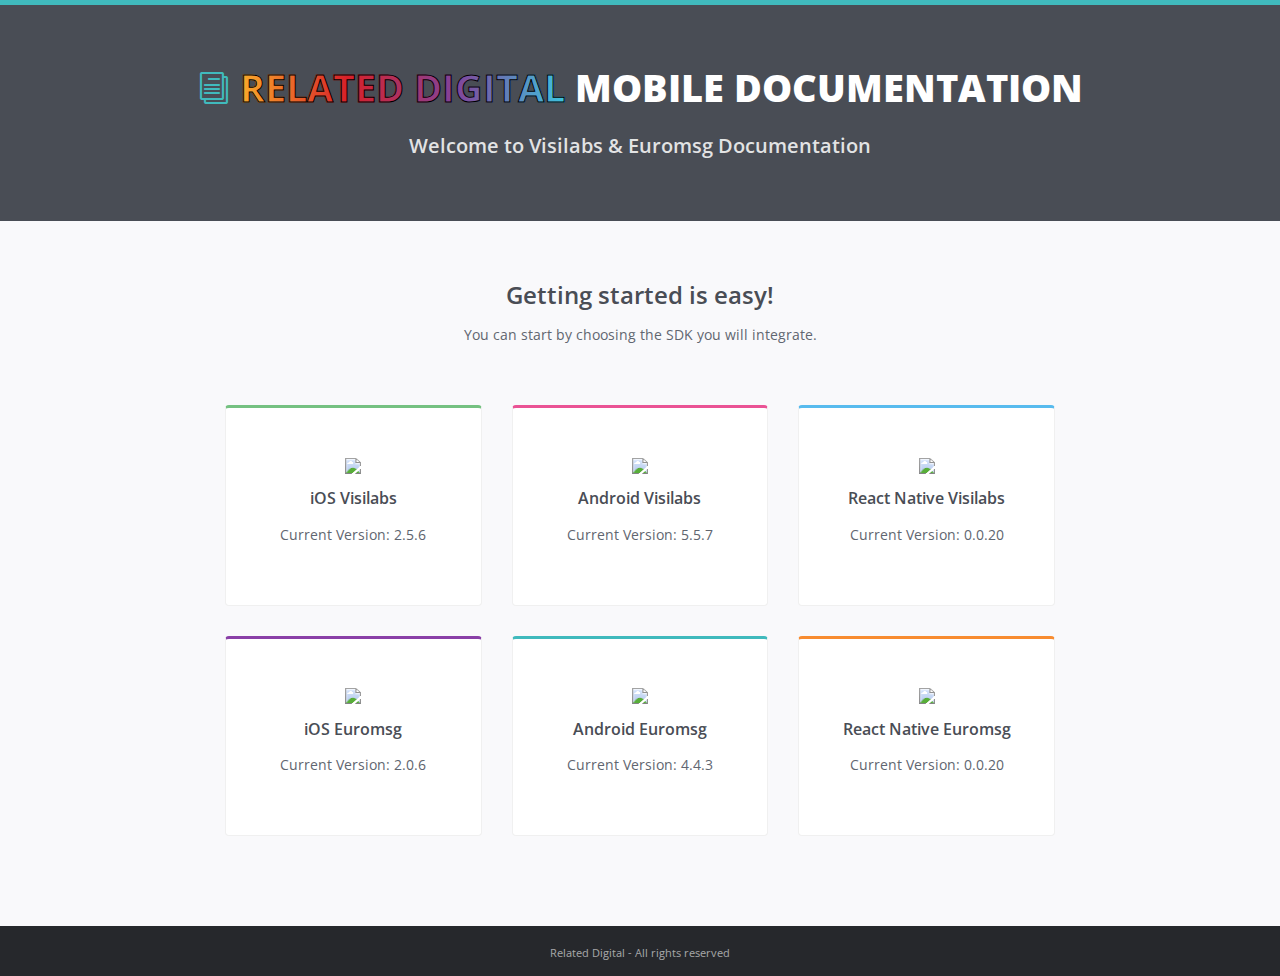
==== index.html @ 9f671350 "Publish Documentation" ====
<!DOCTYPE html>
<html lang="en">
<head>
    <title>Related Digital - Mobile Documentation</title>
    <!-- Meta -->
    <meta charset="utf-8">
    <meta http-equiv="X-UA-Compatible" content="IE=edge">
    <meta name="viewport" content="width=device-width, initial-scale=1.0">
    <meta name="description" content="">
    <meta name="author" content="">    
    <link rel="shortcut icon" href="favicon.ico">  
    <link href='https://fonts.googleapis.com/css?family=Open+Sans:300italic,400italic,600italic,700italic,800italic,400,300,600,700,800' rel='stylesheet' type='text/css'>
    <!-- FontAwesome JS -->
    <script defer src="assets/fontawesome/js/all.js"></script>
    <!-- Global CSS -->
    <link rel="stylesheet" href="assets/plugins/bootstrap/css/bootstrap.min.css">   
    <!-- Plugins CSS -->    
    <link rel="stylesheet" href="assets/plugins/elegant_font/css/style.css">    
    <!-- Theme CSS -->
    <link id="theme-style" rel="stylesheet" href="assets/css/styles.css">

</head> 

<body class="landing-page">   
	
    <div class="page-wrapper">
        
        <!-- ******Header****** -->
        <header class="header text-center">
            <div class="container">
                <div class="branding">
                    <h1 class="logo">
                        <span aria-hidden="true" class="icon_documents_alt icon"></span>
                        <span class="text-highlight">Related Digital</span><span class="text-bold"> Mobile Documentation</span>
                    </h1>
                </div><!--//branding-->
                <div class="tagline">
                    <p>Welcome to Visilabs & Euromsg Documentation</p>
                </div><!--//tagline-->
                
                <!--
	             <div class="main-search-box pt-3 pb-4 d-inline-block">
	                 <form class="form-inline search-form justify-content-center" action="" method="get">
	            
			            <input type="text" placeholder="Enter search terms..." name="search" class="form-control search-input">
			            
			            <button type="submit" class="btn search-btn" value="Search"><i class="fas fa-search"></i></button>
			            
			        </form>
	             </div>
                 
                <div class="social-container">
	                
	                <div class="github-btn mb-2">
						<a class="github-button" href="https://github.com/xriley/PrettyDocs-Theme" data-size="large" aria-label="Star xriley/PrettyDocs-Theme on GitHub">Star</a>
                        <a class="github-button" href="https://github.com/xriley" data-size="large" aria-label="Follow @xriley on GitHub">Follow @xriley</a>
	                </div>
	                
                    <div class="twitter-tweet">
                        <a href="https://twitter.com/3rdwave_themes?ref_src=twsrc%5Etfw" class="twitter-follow-button" data-show-count="false">Follow @3rdwave_themes</a><script async src="https://platform.twitter.com/widgets.js" charset="utf-8"></script>
                    </div>
                   
                    <div class="fb-like" data-href="https://themes.3rdwavemedia.com/" data-width="" data-layout="button_count" data-action="like" data-size="small" data-share="true"></div>         
                 </div>
                -->
                
            </div><!--//container-->
        </header><!--//header-->
        
        <section class="cards-section text-center">
            <div class="container">
                <h2 class="title">Getting started is easy!</h2>
                <div class="intro">
                    <p>You can start by choosing the SDK you will integrate.</p>
                </div><!--//intro-->
                <div id="cards-wrapper" class="cards-wrapper row">
                    <div class="item item-green col-lg-4 col-6">
                        <div class="item-inner">
                            <div class="icon-holder">
                                <img src="https://www.flaticon.com/svg/vstatic/svg/270/270781.svg?token=exp=1620295182~hmac=9a38323abad71d624045fc2e73ba92cc" width="35"/>
                            </div><!--//icon-holder-->
                            <h3 class="title">iOS Visilabs</h3>
                            <p class="intro">Current Version: 2.5.6</p>
                            <a class="link" href="ios-visilabs.html"><span></span></a>
                        </div><!--//item-inner-->
                    </div><!--//item-->
                    <div class="item item-pink item-2 col-lg-4 col-6">
                        <div class="item-inner">
                            <div class="icon-holder">
                                <img src="https://www.flaticon.com/svg/vstatic/svg/226/226770.svg?token=exp=1620295090~hmac=bf9de49b39686f57292e21112e24feab" width="35" />
                            </div><!--//icon-holder-->
                            <h3 class="title">Android Visilabs</h3>
                            <p class="intro">Current Version: 5.5.7</p>
                            <a class="link" href="components.html"><span></span></a>
                        </div><!--//item-inner-->
                    </div><!--//item-->
                    <div class="item item-blue col-lg-4 col-6">
                        <div class="item-inner">
                            <div class="icon-holder">
                                <img src="https://www.flaticon.com/svg/vstatic/svg/1126/1126012.svg?token=exp=1620295125~hmac=24ca4fca417d1d2cb2a8eebb89286220" width="35" />
                            </div><!--//icon-holder-->
                            <h3 class="title">React Native Visilabs</h3>
                            <p class="intro">Current Version: 0.0.20</p>
                            <a class="link" href="charts.html"><span></span></a>
                        </div><!--//item-inner-->
                    </div><!--//item-->
                    <div class="item item-purple col-lg-4 col-6">
                        <div class="item-inner">
                            <div class="icon-holder">
                                <img src="https://www.flaticon.com/svg/vstatic/svg/270/270781.svg?token=exp=1620295182~hmac=9a38323abad71d624045fc2e73ba92cc" width="35"/>
                            </div><!--//icon-holder-->
                            <h3 class="title">iOS Euromsg</h3>
                            <p class="intro">Current Version: 2.0.6</p>
                            <a class="link" href="faqs.html"><span></span></a>
                        </div><!--//item-inner-->
                    </div><!--//item-->
                    <div class="item item-primary col-lg-4 col-6">
                        <div class="item-inner">
                            <div class="icon-holder">
                                <img src="https://www.flaticon.com/svg/vstatic/svg/226/226770.svg?token=exp=1620295090~hmac=bf9de49b39686f57292e21112e24feab" width="35" />
                            </div><!--//icon-holder-->
                            <h3 class="title">Android Euromsg</h3>
                            <p class="intro">Current Version: 4.4.3</p>
                            <a class="link" href="showcase.html"><span></span></a>
                        </div><!--//item-inner-->
                    </div><!--//item-->
                    <div class="item item-orange col-lg-4 col-6">
                        <div class="item-inner">
                            <div class="icon-holder">
                                <img src="https://www.flaticon.com/svg/vstatic/svg/1126/1126012.svg?token=exp=1620295125~hmac=24ca4fca417d1d2cb2a8eebb89286220" width="35" />
                            </div><!--//icon-holder-->
                            <h3 class="title">React Native Euromsg</h3>
                            <p class="intro">Current Version: 0.0.20</p>
                            <a class="link" href="license.html"><span></span></a>
                        </div><!--//item-inner-->
                    </div><!--//item-->
                </div><!--//cards-->
                
            </div><!--//container-->
        </section><!--//cards-section-->
    </div><!--//page-wrapper-->
    
    <footer class="footer text-center">
        <div class="container">
            <!--/* This template is free as long as you keep the footer attribution link. If you'd like to use the template without the attribution link, you can buy the commercial license via our website: themes.3rdwavemedia.com Thank you for your support. :) */-->
            <small class="copyright">Related Digital - All rights reserved</small>
            
        </div><!--//container-->
    </footer><!--//footer-->
    
     
    <!-- Main Javascript -->          
    <script type="text/javascript" src="assets/plugins/jquery-3.4.1.min.js"></script>
    <script type="text/javascript" src="assets/plugins/bootstrap/js/bootstrap.min.js"></script>     
    <script type="text/javascript" src="assets/plugins/stickyfill/dist/stickyfill.min.js"></script>                                                                
    <script type="text/javascript" src="assets/js/main.js"></script>
    
</body>
</html>
---- assets/plugins/elegant_font/css/style.css ----
@font-face {
	font-family: 'ElegantIcons';
	src:url('fonts/ElegantIcons.eot');
	src:url('fonts/ElegantIcons.eot?#iefix') format('embedded-opentype'),
		url('fonts/ElegantIcons.woff') format('woff'),
		url('fonts/ElegantIcons.ttf') format('truetype'),
		url('fonts/ElegantIcons.svg#ElegantIcons') format('svg');
	font-weight: normal;
	font-style: normal;
}

/* Use the following CSS code if you want to use data attributes for inserting your icons */
[data-icon]:before {
	font-family: 'ElegantIcons';
	content: attr(data-icon);
	speak: none;
	font-weight: normal;
	font-variant: normal;
	text-transform: none;
	line-height: 1;
	-webkit-font-smoothing: antialiased;
	-moz-osx-font-smoothing: grayscale;
}

/* Use the following CSS code if you want to have a class per icon */
/*
Instead of a list of all class selectors,
you can use the generic selector below, but it's slower:
[class*="your-class-prefix"] {
*/
.arrow_up, .arrow_down, .arrow_left, .arrow_right, .arrow_left-up, .arrow_right-up, .arrow_right-down, .arrow_left-down, .arrow-up-down, .arrow_up-down_alt, .arrow_left-right_alt, .arrow_left-right, .arrow_expand_alt2, .arrow_expand_alt, .arrow_condense, .arrow_expand, .arrow_move, .arrow_carrot-up, .arrow_carrot-down, .arrow_carrot-left, .arrow_carrot-right, .arrow_carrot-2up, .arrow_carrot-2down, .arrow_carrot-2left, .arrow_carrot-2right, .arrow_carrot-up_alt2, .arrow_carrot-down_alt2, .arrow_carrot-left_alt2, .arrow_carrot-right_alt2, .arrow_carrot-2up_alt2, .arrow_carrot-2down_alt2, .arrow_carrot-2left_alt2, .arrow_carrot-2right_alt2, .arrow_triangle-up, .arrow_triangle-down, .arrow_triangle-left, .arrow_triangle-right, .arrow_triangle-up_alt2, .arrow_triangle-down_alt2, .arrow_triangle-left_alt2, .arrow_triangle-right_alt2, .arrow_back, .icon_minus-06, .icon_plus, .icon_close, .icon_check, .icon_minus_alt2, .icon_plus_alt2, .icon_close_alt2, .icon_check_alt2, .icon_zoom-out_alt, .icon_zoom-in_alt, .icon_search, .icon_box-empty, .icon_box-selected, .icon_minus-box, .icon_plus-box, .icon_box-checked, .icon_circle-empty, .icon_circle-slelected, .icon_stop_alt2, .icon_stop, .icon_pause_alt2, .icon_pause, .icon_menu, .icon_menu-square_alt2, .icon_menu-circle_alt2, .icon_ul, .icon_ol, .icon_adjust-horiz, .icon_adjust-vert, .icon_document_alt, .icon_documents_alt, .icon_pencil, .icon_pencil-edit_alt, .icon_pencil-edit, .icon_folder-alt, .icon_folder-open_alt, .icon_folder-add_alt, .icon_info_alt, .icon_error-oct_alt, .icon_error-circle_alt, .icon_error-triangle_alt, .icon_question_alt2, .icon_question, .icon_comment_alt, .icon_chat_alt, .icon_vol-mute_alt, .icon_volume-low_alt, .icon_volume-high_alt, .icon_quotations, .icon_quotations_alt2, .icon_clock_alt, .icon_lock_alt, .icon_lock-open_alt, .icon_key_alt, .icon_cloud_alt, .icon_cloud-upload_alt, .icon_cloud-download_alt, .icon_image, .icon_images, .icon_lightbulb_alt, .icon_gift_alt, .icon_house_alt, .icon_genius, .icon_mobile, .icon_tablet, .icon_laptop, .icon_desktop, .icon_camera_alt, .icon_mail_alt, .icon_cone_alt, .icon_ribbon_alt, .icon_bag_alt, .icon_creditcard, .icon_cart_alt, .icon_paperclip, .icon_tag_alt, .icon_tags_alt, .icon_trash_alt, .icon_cursor_alt, .icon_mic_alt, .icon_compass_alt, .icon_pin_alt, .icon_pushpin_alt, .icon_map_alt, .icon_drawer_alt, .icon_toolbox_alt, .icon_book_alt, .icon_calendar, .icon_film, .icon_table, .icon_contacts_alt, .icon_headphones, .icon_lifesaver, .icon_piechart, .icon_refresh, .icon_link_alt, .icon_link, .icon_loading, .icon_blocked, .icon_archive_alt, .icon_heart_alt, .icon_star_alt, .icon_star-half_alt, .icon_star, .icon_star-half, .icon_tools, .icon_tool, .icon_cog, .icon_cogs, .arrow_up_alt, .arrow_down_alt, .arrow_left_alt, .arrow_right_alt, .arrow_left-up_alt, .arrow_right-up_alt, .arrow_right-down_alt, .arrow_left-down_alt, .arrow_condense_alt, .arrow_expand_alt3, .arrow_carrot_up_alt, .arrow_carrot-down_alt, .arrow_carrot-left_alt, .arrow_carrot-right_alt, .arrow_carrot-2up_alt, .arrow_carrot-2dwnn_alt, .arrow_carrot-2left_alt, .arrow_carrot-2right_alt, .arrow_triangle-up_alt, .arrow_triangle-down_alt, .arrow_triangle-left_alt, .arrow_triangle-right_alt, .icon_minus_alt, .icon_plus_alt, .icon_close_alt, .icon_check_alt, .icon_zoom-out, .icon_zoom-in, .icon_stop_alt, .icon_menu-square_alt, .icon_menu-circle_alt, .icon_document, .icon_documents, .icon_pencil_alt, .icon_folder, .icon_folder-open, .icon_folder-add, .icon_folder_upload, .icon_folder_download, .icon_info, .icon_error-circle, .icon_error-oct, .icon_error-triangle, .icon_question_alt, .icon_comment, .icon_chat, .icon_vol-mute, .icon_volume-low, .icon_volume-high, .icon_quotations_alt, .icon_clock, .icon_lock, .icon_lock-open, .icon_key, .icon_cloud, .icon_cloud-upload, .icon_cloud-download, .icon_lightbulb, .icon_gift, .icon_house, .icon_camera, .icon_mail, .icon_cone, .icon_ribbon, .icon_bag, .icon_cart, .icon_tag, .icon_tags, .icon_trash, .icon_cursor, .icon_mic, .icon_compass, .icon_pin, .icon_pushpin, .icon_map, .icon_drawer, .icon_toolbox, .icon_book, .icon_contacts, .icon_archive, .icon_heart, .icon_profile, .icon_group, .icon_grid-2x2, .icon_grid-3x3, .icon_music, .icon_pause_alt, .icon_phone, .icon_upload, .icon_download, .social_facebook, .social_twitter, .social_pinterest, .social_googleplus, .social_tumblr, .social_tumbleupon, .social_wordpress, .social_instagram, .social_dribbble, .social_vimeo, .social_linkedin, .social_rss, .social_deviantart, .social_share, .social_myspace, .social_skype, .social_youtube, .social_picassa, .social_googledrive, .social_flickr, .social_blogger, .social_spotify, .social_delicious, .social_facebook_circle, .social_twitter_circle, .social_pinterest_circle, .social_googleplus_circle, .social_tumblr_circle, .social_stumbleupon_circle, .social_wordpress_circle, .social_instagram_circle, .social_dribbble_circle, .social_vimeo_circle, .social_linkedin_circle, .social_rss_circle, .social_deviantart_circle, .social_share_circle, .social_myspace_circle, .social_skype_circle, .social_youtube_circle, .social_picassa_circle, .social_googledrive_alt2, .social_flickr_circle, .social_blogger_circle, .social_spotify_circle, .social_delicious_circle, .social_facebook_square, .social_twitter_square, .social_pinterest_square, .social_googleplus_square, .social_tumblr_square, .social_stumbleupon_square, .social_wordpress_square, .social_instagram_square, .social_dribbble_square, .social_vimeo_square, .social_linkedin_square, .social_rss_square, .social_deviantart_square, .social_share_square, .social_myspace_square, .social_skype_square, .social_youtube_square, .social_picassa_square, .social_googledrive_square, .social_flickr_square, .social_blogger_square, .social_spotify_square, .social_delicious_square, .icon_printer, .icon_calulator, .icon_building, .icon_floppy, .icon_drive, .icon_search-2, .icon_id, .icon_id-2, .icon_puzzle, .icon_like, .icon_dislike, .icon_mug, .icon_currency, .icon_wallet, .icon_pens, .icon_easel, .icon_flowchart, .icon_datareport, .icon_briefcase, .icon_shield, .icon_percent, .icon_globe, .icon_globe-2, .icon_target, .icon_hourglass, .icon_balance, .icon_rook, .icon_printer-alt, .icon_calculator_alt, .icon_building_alt, .icon_floppy_alt, .icon_drive_alt, .icon_search_alt, .icon_id_alt, .icon_id-2_alt, .icon_puzzle_alt, .icon_like_alt, .icon_dislike_alt, .icon_mug_alt, .icon_currency_alt, .icon_wallet_alt, .icon_pens_alt, .icon_easel_alt, .icon_flowchart_alt, .icon_datareport_alt, .icon_briefcase_alt, .icon_shield_alt, .icon_percent_alt, .icon_globe_alt, .icon_clipboard {
	font-family: 'ElegantIcons';
	speak: none;
	font-style: normal;
	font-weight: normal;
	font-variant: normal;
	text-transform: none;
	line-height: 1;
	-webkit-font-smoothing: antialiased;
}
.arrow_up:before {
	content: "\21";
}
.arrow_down:before {
	content: "\22";
}
.arrow_left:before {
	content: "\23";
}
.arrow_right:before {
	content: "\24";
}
.arrow_left-up:before {
	content: "\25";
}
.arrow_right-up:before {
	content: "\26";
}
.arrow_right-down:before {
	content: "\27";
}
.arrow_left-down:before {
	content: "\28";
}
.arrow-up-down:before {
	content: "\29";
}
.arrow_up-down_alt:before {
	content: "\2a";
}
.arrow_left-right_alt:before {
	content: "\2b";
}
.arrow_left-right:before {
	content: "\2c";
}
.arrow_expand_alt2:before {
	content: "\2d";
}
.arrow_expand_alt:before {
	content: "\2e";
}
.arrow_condense:before {
	content: "\2f";
}
.arrow_expand:before {
	content: "\30";
}
.arrow_move:before {
	content: "\31";
}
.arrow_carrot-up:before {
	content: "\32";
}
.arrow_carrot-down:before {
	content: "\33";
}
.arrow_carrot-left:before {
	content: "\34";
}
.arrow_carrot-right:before {
	content: "\35";
}
.arrow_carrot-2up:before {
	content: "\36";
}
.arrow_carrot-2down:before {
	content: "\37";
}
.arrow_carrot-2left:before {
	content: "\38";
}
.arrow_carrot-2right:before {
	content: "\39";
}
.arrow_carrot-up_alt2:before {
	content: "\3a";
}
.arrow_carrot-down_alt2:before {
	content: "\3b";
}
.arrow_carrot-left_alt2:before {
	content: "\3c";
}
.arrow_carrot-right_alt2:before {
	content: "\3d";
}
.arrow_carrot-2up_alt2:before {
	content: "\3e";
}
.arrow_carrot-2down_alt2:before {
	content: "\3f";
}
.arrow_carrot-2left_alt2:before {
	content: "\40";
}
.arrow_carrot-2right_alt2:before {
	content: "\41";
}
.arrow_triangle-up:before {
	content: "\42";
}
.arrow_triangle-down:before {
	content: "\43";
}
.arrow_triangle-left:before {
	content: "\44";
}
.arrow_triangle-right:before {
	content: "\45";
}
.arrow_triangle-up_alt2:before {
	content: "\46";
}
.arrow_triangle-down_alt2:before {
	content: "\47";
}
.arrow_triangle-left_alt2:before {
	content: "\48";
}
.arrow_triangle-right_alt2:before {
	content: "\49";
}
.arrow_back:before {
	content: "\4a";
}
.icon_minus-06:before {
	content: "\4b";
}
.icon_plus:before {
	content: "\4c";
}
.icon_close:before {
	content: "\4d";
}
.icon_check:before {
	content: "\4e";
}
.icon_minus_alt2:before {
	content: "\4f";
}
.icon_plus_alt2:before {
	content: "\50";
}
.icon_close_alt2:before {
	content: "\51";
}
.icon_check_alt2:before {
	content: "\52";
}
.icon_zoom-out_alt:before {
	content: "\53";
}
.icon_zoom-in_alt:before {
	content: "\54";
}
.icon_search:before {
	content: "\55";
}
.icon_box-empty:before {
	content: "\56";
}
.icon_box-selected:before {
	content: "\57";
}
.icon_minus-box:before {
	content: "\58";
}
.icon_plus-box:before {
	content: "\59";
}
.icon_box-checked:before {
	content: "\5a";
}
.icon_circle-empty:before {
	content: "\5b";
}
.icon_circle-slelected:before {
	content: "\5c";
}
.icon_stop_alt2:before {
	content: "\5d";
}
.icon_stop:before {
	content: "\5e";
}
.icon_pause_alt2:before {
	content: "\5f";
}
.icon_pause:before {
	content: "\60";
}
.icon_menu:before {
	content: "\61";
}
.icon_menu-square_alt2:before {
	content: "\62";
}
.icon_menu-circle_alt2:before {
	content: "\63";
}
.icon_ul:before {
	content: "\64";
}
.icon_ol:before {
	content: "\65";
}
.icon_adjust-horiz:before {
	content: "\66";
}
.icon_adjust-vert:before {
	content: "\67";
}
.icon_document_alt:before {
	content: "\68";
}
.icon_documents_alt:before {
	content: "\69";
}
.icon_pencil:before {
	content: "\6a";
}
.icon_pencil-edit_alt:before {
	content: "\6b";
}
.icon_pencil-edit:before {
	content: "\6c";
}
.icon_folder-alt:before {
	content: "\6d";
}
.icon_folder-open_alt:before {
	content: "\6e";
}
.icon_folder-add_alt:before {
	content: "\6f";
}
.icon_info_alt:before {
	content: "\70";
}
.icon_error-oct_alt:before {
	content: "\71";
}
.icon_error-circle_alt:before {
	content: "\72";
}
.icon_error-triangle_alt:before {
	content: "\73";
}
.icon_question_alt2:before {
	content: "\74";
}
.icon_question:before {
	content: "\75";
}
.icon_comment_alt:before {
	content: "\76";
}
.icon_chat_alt:before {
	content: "\77";
}
.icon_vol-mute_alt:before {
	content: "\78";
}
.icon_volume-low_alt:before {
	content: "\79";
}
.icon_volume-high_alt:before {
	content: "\7a";
}
.icon_quotations:before {
	content: "\7b";
}
.icon_quotations_alt2:before {
	content: "\7c";
}
.icon_clock_alt:before {
	content: "\7d";
}
.icon_lock_alt:before {
	content: "\7e";
}
.icon_lock-open_alt:before {
	content: "\e000";
}
.icon_key_alt:before {
	content: "\e001";
}
.icon_cloud_alt:before {
	content: "\e002";
}
.icon_cloud-upload_alt:before {
	content: "\e003";
}
.icon_cloud-download_alt:before {
	content: "\e004";
}
.icon_image:before {
	content: "\e005";
}
.icon_images:before {
	content: "\e006";
}
.icon_lightbulb_alt:before {
	content: "\e007";
}
.icon_gift_alt:before {
	content: "\e008";
}
.icon_house_alt:before {
	content: "\e009";
}
.icon_genius:before {
	content: "\e00a";
}
.icon_mobile:before {
	content: "\e00b";
}
.icon_tablet:before {
	content: "\e00c";
}
.icon_laptop:before {
	content: "\e00d";
}
.icon_desktop:before {
	content: "\e00e";
}
.icon_camera_alt:before {
	content: "\e00f";
}
.icon_mail_alt:before {
	content: "\e010";
}
.icon_cone_alt:before {
	content: "\e011";
}
.icon_ribbon_alt:before {
	content: "\e012";
}
.icon_bag_alt:before {
	content: "\e013";
}
.icon_creditcard:before {
	content: "\e014";
}
.icon_cart_alt:before {
	content: "\e015";
}
.icon_paperclip:before {
	content: "\e016";
}
.icon_tag_alt:before {
	content: "\e017";
}
.icon_tags_alt:before {
	content: "\e018";
}
.icon_trash_alt:before {
	content: "\e019";
}
.icon_cursor_alt:before {
	content: "\e01a";
}
.icon_mic_alt:before {
	content: "\e01b";
}
.icon_compass_alt:before {
	content: "\e01c";
}
.icon_pin_alt:before {
	content: "\e01d";
}
.icon_pushpin_alt:before {
	content: "\e01e";
}
.icon_map_alt:before {
	content: "\e01f";
}
.icon_drawer_alt:before {
	content: "\e020";
}
.icon_toolbox_alt:before {
	content: "\e021";
}
.icon_book_alt:before {
	content: "\e022";
}
.icon_calendar:before {
	content: "\e023";
}
.icon_film:before {
	content: "\e024";
}
.icon_table:before {
	content: "\e025";
}
.icon_contacts_alt:before {
	content: "\e026";
}
.icon_headphones:before {
	content: "\e027";
}
.icon_lifesaver:before {
	content: "\e028";
}
.icon_piechart:before {
	content: "\e029";
}
.icon_refresh:before {
	content: "\e02a";
}
.icon_link_alt:before {
	content: "\e02b";
}
.icon_link:before {
	content: "\e02c";
}
.icon_loading:before {
	content: "\e02d";
}
.icon_blocked:before {
	content: "\e02e";
}
.icon_archive_alt:before {
	content: "\e02f";
}
.icon_heart_alt:before {
	content: "\e030";
}
.icon_star_alt:before {
	content: "\e031";
}
.icon_star-half_alt:before {
	content: "\e032";
}
.icon_star:before {
	content: "\e033";
}
.icon_star-half:before {
	content: "\e034";
}
.icon_tools:before {
	content: "\e035";
}
.icon_tool:before {
	content: "\e036";
}
.icon_cog:before {
	content: "\e037";
}
.icon_cogs:before {
	content: "\e038";
}
.arrow_up_alt:before {
	content: "\e039";
}
.arrow_down_alt:before {
	content: "\e03a";
}
.arrow_left_alt:before {
	content: "\e03b";
}
.arrow_right_alt:before {
	content: "\e03c";
}
.arrow_left-up_alt:before {
	content: "\e03d";
}
.arrow_right-up_alt:before {
	content: "\e03e";
}
.arrow_right-down_alt:before {
	content: "\e03f";
}
.arrow_left-down_alt:before {
	content: "\e040";
}
.arrow_condense_alt:before {
	content: "\e041";
}
.arrow_expand_alt3:before {
	content: "\e042";
}
.arrow_carrot_up_alt:before {
	content: "\e043";
}
.arrow_carrot-down_alt:before {
	content: "\e044";
}
.arrow_carrot-left_alt:before {
	content: "\e045";
}
.arrow_carrot-right_alt:before {
	content: "\e046";
}
.arrow_carrot-2up_alt:before {
	content: "\e047";
}
.arrow_carrot-2dwnn_alt:before {
	content: "\e048";
}
.arrow_carrot-2left_alt:before {
	content: "\e049";
}
.arrow_carrot-2right_alt:before {
	content: "\e04a";
}
.arrow_triangle-up_alt:before {
	content: "\e04b";
}
.arrow_triangle-down_alt:before {
	content: "\e04c";
}
.arrow_triangle-left_alt:before {
	content: "\e04d";
}
.arrow_triangle-right_alt:before {
	content: "\e04e";
}
.icon_minus_alt:before {
	content: "\e04f";
}
.icon_plus_alt:before {
	content: "\e050";
}
.icon_close_alt:before {
	content: "\e051";
}
.icon_check_alt:before {
	content: "\e052";
}
.icon_zoom-out:before {
	content: "\e053";
}
.icon_zoom-in:before {
	content: "\e054";
}
.icon_stop_alt:before {
	content: "\e055";
}
.icon_menu-square_alt:before {
	content: "\e056";
}
.icon_menu-circle_alt:before {
	content: "\e057";
}
.icon_document:before {
	content: "\e058";
}
.icon_documents:before {
	content: "\e059";
}
.icon_pencil_alt:before {
	content: "\e05a";
}
.icon_folder:before {
	content: "\e05b";
}
.icon_folder-open:before {
	content: "\e05c";
}
.icon_folder-add:before {
	content: "\e05d";
}
.icon_folder_upload:before {
	content: "\e05e";
}
.icon_folder_download:before {
	content: "\e05f";
}
.icon_info:before {
	content: "\e060";
}
.icon_error-circle:before {
	content: "\e061";
}
.icon_error-oct:before {
	content: "\e062";
}
.icon_error-triangle:before {
	content: "\e063";
}
.icon_question_alt:before {
	content: "\e064";
}
.icon_comment:before {
	content: "\e065";
}
.icon_chat:before {
	content: "\e066";
}
.icon_vol-mute:before {
	content: "\e067";
}
.icon_volume-low:before {
	content: "\e068";
}
.icon_volume-high:before {
	content: "\e069";
}
.icon_quotations_alt:before {
	content: "\e06a";
}
.icon_clock:before {
	content: "\e06b";
}
.icon_lock:before {
	content: "\e06c";
}
.icon_lock-open:before {
	content: "\e06d";
}
.icon_key:before {
	content: "\e06e";
}
.icon_cloud:before {
	content: "\e06f";
}
.icon_cloud-upload:before {
	content: "\e070";
}
.icon_cloud-download:before {
	content: "\e071";
}
.icon_lightbulb:before {
	content: "\e072";
}
.icon_gift:before {
	content: "\e073";
}
.icon_house:before {
	content: "\e074";
}
.icon_camera:before {
	content: "\e075";
}
.icon_mail:before {
	content: "\e076";
}
.icon_cone:before {
	content: "\e077";
}
.icon_ribbon:before {
	content: "\e078";
}
.icon_bag:before {
	content: "\e079";
}
.icon_cart:before {
	content: "\e07a";
}
.icon_tag:before {
	content: "\e07b";
}
.icon_tags:before {
	content: "\e07c";
}
.icon_trash:before {
	content: "\e07d";
}
.icon_cursor:before {
	content: "\e07e";
}
.icon_mic:before {
	content: "\e07f";
}
.icon_compass:before {
	content: "\e080";
}
.icon_pin:before {
	content: "\e081";
}
.icon_pushpin:before {
	content: "\e082";
}
.icon_map:before {
	content: "\e083";
}
.icon_drawer:before {
	content: "\e084";
}
.icon_toolbox:before {
	content: "\e085";
}
.icon_book:before {
	content: "\e086";
}
.icon_contacts:before {
	content: "\e087";
}
.icon_archive:before {
	content: "\e088";
}
.icon_heart:before {
	content: "\e089";
}
.icon_profile:before {
	content: "\e08a";
}
.icon_group:before {
	content: "\e08b";
}
.icon_grid-2x2:before {
	content: "\e08c";
}
.icon_grid-3x3:before {
	content: "\e08d";
}
.icon_music:before {
	content: "\e08e";
}
.icon_pause_alt:before {
	content: "\e08f";
}
.icon_phone:before {
	content: "\e090";
}
.icon_upload:before {
	content: "\e091";
}
.icon_download:before {
	content: "\e092";
}
.social_facebook:before {
	content: "\e093";
}
.social_twitter:before {
	content: "\e094";
}
.social_pinterest:before {
	content: "\e095";
}
.social_googleplus:before {
	content: "\e096";
}
.social_tumblr:before {
	content: "\e097";
}
.social_tumbleupon:before {
	content: "\e098";
}
.social_wordpress:before {
	content: "\e099";
}
.social_instagram:before {
	content: "\e09a";
}
.social_dribbble:before {
	content: "\e09b";
}
.social_vimeo:before {
	content: "\e09c";
}
.social_linkedin:before {
	content: "\e09d";
}
.social_rss:before {
	content: "\e09e";
}
.social_deviantart:before {
	content: "\e09f";
}
.social_share:before {
	content: "\e0a0";
}
.social_myspace:before {
	content: "\e0a1";
}
.social_skype:before {
	content: "\e0a2";
}
.social_youtube:before {
	content: "\e0a3";
}
.social_picassa:before {
	content: "\e0a4";
}
.social_googledrive:before {
	content: "\e0a5";
}
.social_flickr:before {
	content: "\e0a6";
}
.social_blogger:before {
	content: "\e0a7";
}
.social_spotify:before {
	content: "\e0a8";
}
.social_delicious:before {
	content: "\e0a9";
}
.social_facebook_circle:before {
	content: "\e0aa";
}
.social_twitter_circle:before {
	content: "\e0ab";
}
.social_pinterest_circle:before {
	content: "\e0ac";
}
.social_googleplus_circle:before {
	content: "\e0ad";
}
.social_tumblr_circle:before {
	content: "\e0ae";
}
.social_stumbleupon_circle:before {
	content: "\e0af";
}
.social_wordpress_circle:before {
	content: "\e0b0";
}
.social_instagram_circle:before {
	content: "\e0b1";
}
.social_dribbble_circle:before {
	content: "\e0b2";
}
.social_vimeo_circle:before {
	content: "\e0b3";
}
.social_linkedin_circle:before {
	content: "\e0b4";
}
.social_rss_circle:before {
	content: "\e0b5";
}
.social_deviantart_circle:before {
	content: "\e0b6";
}
.social_share_circle:before {
	content: "\e0b7";
}
.social_myspace_circle:before {
	content: "\e0b8";
}
.social_skype_circle:before {
	content: "\e0b9";
}
.social_youtube_circle:before {
	content: "\e0ba";
}
.social_picassa_circle:before {
	content: "\e0bb";
}
.social_googledrive_alt2:before {
	content: "\e0bc";
}
.social_flickr_circle:before {
	content: "\e0bd";
}
.social_blogger_circle:before {
	content: "\e0be";
}
.social_spotify_circle:before {
	content: "\e0bf";
}
.social_delicious_circle:before {
	content: "\e0c0";
}
.social_facebook_square:before {
	content: "\e0c1";
}
.social_twitter_square:before {
	content: "\e0c2";
}
.social_pinterest_square:before {
	content: "\e0c3";
}
.social_googleplus_square:before {
	content: "\e0c4";
}
.social_tumblr_square:before {
	content: "\e0c5";
}
.social_stumbleupon_square:before {
	content: "\e0c6";
}
.social_wordpress_square:before {
	content: "\e0c7";
}
.social_instagram_square:before {
	content: "\e0c8";
}
.social_dribbble_square:before {
	content: "\e0c9";
}
.social_vimeo_square:before {
	content: "\e0ca";
}
.social_linkedin_square:before {
	content: "\e0cb";
}
.social_rss_square:before {
	content: "\e0cc";
}
.social_deviantart_square:before {
	content: "\e0cd";
}
.social_share_square:before {
	content: "\e0ce";
}
.social_myspace_square:before {
	content: "\e0cf";
}
.social_skype_square:before {
	content: "\e0d0";
}
.social_youtube_square:before {
	content: "\e0d1";
}
.social_picassa_square:before {
	content: "\e0d2";
}
.social_googledrive_square:before {
	content: "\e0d3";
}
.social_flickr_square:before {
	content: "\e0d4";
}
.social_blogger_square:before {
	content: "\e0d5";
}
.social_spotify_square:before {
	content: "\e0d6";
}
.social_delicious_square:before {
	content: "\e0d7";
}
.icon_printer:before {
	content: "\e103";
}
.icon_calulator:before {
	content: "\e0ee";
}
.icon_building:before {
	content: "\e0ef";
}
.icon_floppy:before {
	content: "\e0e8";
}
.icon_drive:before {
	content: "\e0ea";
}
.icon_search-2:before {
	content: "\e101";
}
.icon_id:before {
	content: "\e107";
}
.icon_id-2:before {
	content: "\e108";
}
.icon_puzzle:before {
	content: "\e102";
}
.icon_like:before {
	content: "\e106";
}
.icon_dislike:before {
	content: "\e0eb";
}
.icon_mug:before {
	content: "\e105";
}
.icon_currency:before {
	content: "\e0ed";
}
.icon_wallet:before {
	content: "\e100";
}
.icon_pens:before {
	content: "\e104";
}
.icon_easel:before {
	content: "\e0e9";
}
.icon_flowchart:before {
	content: "\e109";
}
.icon_datareport:before {
	content: "\e0ec";
}
.icon_briefcase:before {
	content: "\e0fe";
}
.icon_shield:before {
	content: "\e0f6";
}
.icon_percent:before {
	content: "\e0fb";
}
.icon_globe:before {
	content: "\e0e2";
}
.icon_globe-2:before {
	content: "\e0e3";
}
.icon_target:before {
	content: "\e0f5";
}
.icon_hourglass:before {
	content: "\e0e1";
}
.icon_balance:before {
	content: "\e0ff";
}
.icon_rook:before {
	content: "\e0f8";
}
.icon_printer-alt:before {
	content: "\e0fa";
}
.icon_calculator_alt:before {
	content: "\e0e7";
}
.icon_building_alt:before {
	content: "\e0fd";
}
.icon_floppy_alt:before {
	content: "\e0e4";
}
.icon_drive_alt:before {
	content: "\e0e5";
}
.icon_search_alt:before {
	content: "\e0f7";
}
.icon_id_alt:before {
	content: "\e0e0";
}
.icon_id-2_alt:before {
	content: "\e0fc";
}
.icon_puzzle_alt:before {
	content: "\e0f9";
}
.icon_like_alt:before {
	content: "\e0dd";
}
.icon_dislike_alt:before {
	content: "\e0f1";
}
.icon_mug_alt:before {
	content: "\e0dc";
}
.icon_currency_alt:before {
	content: "\e0f3";
}
.icon_wallet_alt:before {
	content: "\e0d8";
}
.icon_pens_alt:before {
	content: "\e0db";
}
.icon_easel_alt:before {
	content: "\e0f0";
}
.icon_flowchart_alt:before {
	content: "\e0df";
}
.icon_datareport_alt:before {
	content: "\e0f2";
}
.icon_briefcase_alt:before {
	content: "\e0f4";
}
.icon_shield_alt:before {
	content: "\e0d9";
}
.icon_percent_alt:before {
	content: "\e0da";
}
.icon_globe_alt:before {
	content: "\e0de";
}
.icon_clipboard:before {
	content: "\e0e6";
}


	.glyph {
		float: left;
		text-align: center;
		padding: .75em;
		margin: .4em 1.5em .75em 0;
		width: 6em;
text-shadow: none;
	}
        .glyph_big {
        font-size: 128px;
        color: #59c5dc;
        float: left;
        margin-right: 20px;
        }

        .glyph div { padding-bottom: 10px;}

	.glyph input {
		font-family: consolas, monospace;
		font-size: 12px;
		width: 100%;
		text-align: center;
		border: 0;
		box-shadow: 0 0 0 1px #ccc;
		padding: .2em;
                -moz-border-radius: 5px;
                -webkit-border-radius: 5px;
	}
	.centered {
		margin-left: auto;
		margin-right: auto;
	}
	.glyph .fs1 {
		font-size: 2em;
	}
---- assets/css/styles.css ----
/*   
 * Template Name: PrettyDocs - Bootstrap 4 Template for documentations
 * Version: 2.3
 * Author: Xiaoying Riley
 * Copyright: 3rd Wave Media
 * Twitter: @3rdwave_themes
 * License: Creative Commons Attribution 3.0 License
 * Website: http://themes.3rdwavemedia.com/
*/
/* ======= Base ======= */
body {
  font-family: 'Open Sans', arial, sans-serif;
  color: #494d55;
  font-size: 14px;
  -webkit-font-smoothing: antialiased;
  -moz-osx-font-smoothing: grayscale;
}

html, body {
  height: 100%;
}

.page-wrapper {
  min-height: 100%;
  /* equal to footer height */
  margin-bottom: -50px;
}

.page-wrapper:after {
  content: "";
  display: block;
  height: 50px;
}

.footer {
  height: 50px;
}

p {
  line-height: 1.5;
}

a {
  color: #3aa7aa;
  -webkit-transition: all 0.4s ease-in-out;
  -moz-transition: all 0.4s ease-in-out;
  -ms-transition: all 0.4s ease-in-out;
  -o-transition: all 0.4s ease-in-out;
}

a:hover {
  text-decoration: underline;
  color: #339597;
}

a:focus {
  text-decoration: none;
}

code {
  background: #222;
  color: #fff;
  font-size: 14px;
  font-weight: bold;
  font-family: Consolas, Monaco, 'Andale Mono', 'Ubuntu Mono', monospace;
  padding: 2px 8px;
  padding-top: 4px;
  display: inline-block;
}

.btn, a.btn {
  -webkit-transition: all 0.4s ease-in-out;
  -moz-transition: all 0.4s ease-in-out;
  -ms-transition: all 0.4s ease-in-out;
  -o-transition: all 0.4s ease-in-out;
  font-weight: 600;
  font-size: 14px;
  line-height: 1.5;
}

.btn .svg-inline--fa, a.btn .svg-inline--fa {
  margin-right: 5px;
  position: relative;
  top: -1px;
}

.btn:focus, a.btn:focus {
  -webkit-box-shadow: none;
  -moz-box-shadow: none;
  box-shadow: none;
}

.btn-primary, a.btn-primary {
  background: #40babd;
  border: 1px solid #40babd;
  color: #fff !important;
}

.btn-primary:hover, .btn-primary:focus, .btn-primary:active, .btn-primary.active, .btn-primary.hover, .btn-primary:not(:disabled):not(.disabled):active:focus, a.btn-primary:hover, a.btn-primary:focus, a.btn-primary:active, a.btn-primary.active, a.btn-primary.hover, a.btn-primary:not(:disabled):not(.disabled):active:focus {
  background: #3aa7aa;
  color: #fff !important;
  border: 1px solid #3aa7aa;
  -webkit-box-shadow: none;
  -moz-box-shadow: none;
  box-shadow: none;
}

.btn-green, a.btn-green {
  background: #75c181;
  border: 1px solid #75c181;
  color: #fff !important;
}

.btn-green:hover, .btn-green:focus, .btn-green:active, .btn-green.active, .btn-green.hover, a.btn-green:hover, a.btn-green:focus, a.btn-green:active, a.btn-green.active, a.btn-green.hover {
  background: #63b971;
  color: #fff !important;
  border: 1px solid #63b971;
}

.body-green .btn-green, .body-green a.btn-green {
  color: #fff !important;
}

.body-green .btn-green:hover, .body-green .btn-green:focus, .body-green .btn-green:active, .body-green .btn-green.active, .body-green .btn-green.hover, .body-green a.btn-green:hover, .body-green a.btn-green:focus, .body-green a.btn-green:active, .body-green a.btn-green.active, .body-green a.btn-green.hover {
  color: #fff !important;
}

.btn-blue, a.btn-blue {
  background: #58bbee;
  border: 1px solid #58bbee;
  color: #fff !important;
}

.btn-blue:hover, .btn-blue:focus, .btn-blue:active, .btn-blue.active, .btn-blue.hover, a.btn-blue:hover, a.btn-blue:focus, a.btn-blue:active, a.btn-blue.active, a.btn-blue.hover {
  background: #41b2ec;
  color: #fff !important;
  border: 1px solid #41b2ec;
}

.btn-orange, a.btn-orange {
  background: #F88C30;
  border: 1px solid #F88C30;
  color: #fff !important;
}

.btn-orange:hover, .btn-orange:focus, .btn-orange:active, .btn-orange.active, .btn-orange.hover, a.btn-orange:hover, a.btn-orange:focus, a.btn-orange:active, a.btn-orange.active, a.btn-orange.hover {
  background: #f77e17;
  color: #fff !important;
  border: 1px solid #f77e17;
}

.btn-red, a.btn-red {
  background: #f77b6b;
  border: 1px solid #f77b6b;
  color: #fff !important;
}

.btn-red:hover, .btn-red:focus, .btn-red:active, .btn-red.active, .btn-red.hover, a.btn-red:hover, a.btn-red:focus, a.btn-red:active, a.btn-red.active, a.btn-red.hover {
  background: #f66553;
  color: #fff !important;
  border: 1px solid #f66553;
}

.btn-pink, a.btn-pink {
  background: #EA5395;
  border: 1px solid #EA5395;
  color: #fff !important;
}

.btn-pink:hover, .btn-pink:focus, .btn-pink:active, .btn-pink.active, .btn-pink.hover, a.btn-pink:hover, a.btn-pink:focus, a.btn-pink:active, a.btn-pink.active, a.btn-pink.hover {
  background: #e73c87;
  color: #fff !important;
  border: 1px solid #e73c87;
}

.btn-purple, a.btn-purple {
  background: #8A40A7;
  border: 1px solid #8A40A7;
  color: #fff !important;
}

.btn-purple:hover, .btn-purple:focus, .btn-purple:active, .btn-purple.active, .btn-purple.hover, a.btn-purple:hover, a.btn-purple:focus, a.btn-purple:active, a.btn-purple.active, a.btn-purple.hover {
  background: #7b3995;
  color: #fff !important;
  border: 1px solid #7b3995;
}

.btn-cta {
  padding: 7px 15px;
}

.search-btn {
  height: 40px;
}

.search-btn .svg-inline--fa {
  top: 0;
  margin-right: 0;
}

.form-control {
  -webkit-box-shadow: none;
  -moz-box-shadow: none;
  box-shadow: none;
  height: 40px;
  border-color: #f0f0f0;
}

.form-control::-webkit-input-placeholder {
  /* WebKit browsers */
  color: #afb3bb;
}

.form-control:-moz-placeholder {
  /* Mozilla Firefox 4 to 18 */
  color: #afb3bb;
}

.form-control::-moz-placeholder {
  /* Mozilla Firefox 19+ */
  color: #afb3bb;
}

.form-control:-ms-input-placeholder {
  /* Internet Explorer 10+ */
  color: #afb3bb;
}

.form-control:focus {
  border-color: #e3e3e3;
  -webkit-box-shadow: none;
  -moz-box-shadow: none;
  box-shadow: none;
}

input[type="text"],
input[type="email"],
input[type="password"],
input[type="submit"],
input[type="button"],
textarea,
select {
  appearance: none;
  /* for mobile safari */
  -webkit-appearance: none;
}

/* ====== Header ====== */
.header {
  background: #494d55;
  color: rgba(255, 255, 255, 0.85);
  border-top: 5px solid #40babd;
  padding: 30px 0;
}

.header a {
  color: #fff;
}

.header .container {
  position: relative;
}

.branding {
  text-transform: uppercase;
  margin-bottom: 10px;
}

.branding .logo {
  font-size: 28px;
  margin-top: 0;
  margin-bottom: 0;
}

.branding .logo a {
  text-decoration: none;
}

.branding .text-highlight {
  background: linear-gradient(90deg, rgba(250,171,42,1) 0%, rgba(216,32,41,1) 33%, rgba(131,66,153,1) 66%, rgba(61,195,223,1) 100%);
  -webkit-background-clip: text;
  -webkit-text-fill-color: transparent;
  -webkit-text-stroke-width: 1px;
  -webkit-text-stroke-color: black;
  font-weight: bold;
  
}

.body-green .branding .text-highlight {
  color: #75c181;
}

.body-blue .branding .text-highlight {
  color: #58bbee;
}

.body-orange .branding .text-highlight {
  color: #F88C30;
}

.body-red .branding .text-highlight {
  color: #f77b6b;
}

.body-pink .branding .text-highlight {
  color: #EA5395;
}

.body-purple .branding .text-highlight {
  color: #8A40A7;
}

.branding .text-bold {
  font-weight: 800;
  color: #fff;
}

.branding .icon {
  font-size: 24px;
  color: #40babd;
}

.body-green .branding .icon {
  color: #75c181;
}

.body-blue .branding .icon {
  color: #58bbee;
}

.body-orange .branding .icon {
  color: #F88C30;
}

.body-red .branding .icon {
  color: #f77b6b;
}

.body-pink .branding .icon {
  color: #EA5395;
}

.body-purple .branding .icon {
  color: #8A40A7;
}

.breadcrumb {
  background: none;
  margin-bottom: 0;
  padding: 0;
}

.breadcrumb li {
  color: rgba(255, 255, 255, 0.5);
}

.breadcrumb li.active {
  color: rgba(255, 255, 255, 0.5);
}

.breadcrumb li a {
  color: rgba(255, 255, 255, 0.5);
}

.breadcrumb li a:hover {
  color: #fff;
}

.breadcrumb > li + li:before {
  color: rgba(0, 0, 0, 0.4);
}

.search-form {
  position: relative;
}

.search-form .search-input {
  font-size: 14px;
  -webkit-border-radius: 20px;
  -moz-border-radius: 20px;
  -ms-border-radius: 20px;
  -o-border-radius: 20px;
  border-radius: 20px;
  -moz-background-clip: padding;
  -webkit-background-clip: padding-box;
  background-clip: padding-box;
  padding-top: 4px;
}

.search-form .search-input:focus {
  border-color: #616670;
}

.search-form .search-btn {
  color: #797f8b;
  background: none;
  border: none;
  position: absolute;
  right: 5px;
  top: 0px;
  margin-right: 0;
}

.search-form .search-btn:active, .search-form .search-btn:focus, .search-form .search-btn:hover {
  outline: none !important;
  color: #31343a;
}

.top-search-box {
  position: absolute;
  right: 15px;
  top: 15px;
}

/* ====== Footer ====== */
.footer {
  background: #26282c;
  color: rgba(255, 255, 255, 0.6);
  padding: 15px 0;
}

.footer a {
  color: #40babd;
}

.footer .fa-heart {
  color: #EA5395;
}

@media (max-width: 575.98px) {
  .top-search-box {
    width: 100%;
    position: static;
    margin-top: 15px;
  }
}

/* ======= Doc Styling ======= */
.doc-wrapper {
  padding: 45px 0;
  background: #f9f9fb;
}

.doc-body {
  position: relative;
}

.doc-header {
  margin-bottom: 30px;
}

.doc-header .doc-title {
  color: #40babd;
  margin-top: 0;
  font-size: 36px;
}

.body-green .doc-header .doc-title {
  color: #75c181;
}

.body-blue .doc-header .doc-title {
  color: #58bbee;
}

.body-orange .doc-header .doc-title {
  color: #F88C30;
}

.body-red .doc-header .doc-title {
  color: #f77b6b;
}

.body-pink .doc-header .doc-title {
  color: #EA5395;
}

.body-purple .doc-header .doc-title {
  color: #8A40A7;
}

.doc-header .icon {
  font-size: 30px;
}

.doc-header .meta {
  color: #a2a6af;
}

.doc-section {
  padding-top: 15px;
  padding-bottom: 15px;
}

.doc-section .section-title {
  font-size: 26px;
  margin-top: 0;
  margin-bottom: 0;
  font-weight: bold;
  padding-bottom: 10px;
  border-bottom: 1px solid #d7d7d7;
}

.doc-section h1 {
  font-size: 24px;
  font-weight: bold;
}

.doc-section h2 {
  font-size: 22px;
  font-weight: bold;
}

.doc-section h3 {
  font-size: 20px;
  font-weight: bold;
}

.doc-section h4 {
  font-size: 18px;
  font-weight: bold;
}

.doc-section h5 {
  font-size: 16px;
  font-weight: bold;
}

.doc-section h6 {
  font-size: 14px;
  font-weight: bold;
}

.section-block {
  padding-top: 15px;
  padding-bottom: 15px;
}

.section-block .block-title {
  margin-top: 0;
}

.section-block .list > li {
  margin-bottom: 10px;
}

.section-block .list ul > li {
  margin-top: 5px;
}

.question {
  font-weight: 400 !important;
  color: #3aa7aa;
}

.question .body-green {
  color: #63b971;
}

.body-blue .question {
  color: #41b2ec;
}

.body-orange .question {
  color: #f77e17;
}

.body-pink .question {
  color: #e73c87;
}

.body-purple .question {
  color: #7b3995;
}

.question .svg-inline--fa {
  -webkit-opacity: 0.6;
  -moz-opacity: 0.6;
  opacity: 0.6;
  position: relative;
  top: -2px;
}

.question .badge {
  font-size: 11px;
  vertical-align: middle;
}

.answer {
  color: #616670;
}

.code-block {
  margin-top: 30px;
  margin-bottom: 30px;
}

.callout-block {
  padding: 30px;
  -webkit-border-radius: 4px;
  -moz-border-radius: 4px;
  -ms-border-radius: 4px;
  -o-border-radius: 4px;
  border-radius: 4px;
  -moz-background-clip: padding;
  -webkit-background-clip: padding-box;
  background-clip: padding-box;
  position: relative;
  margin-bottom: 30px;
}

.callout-block a {
  color: rgba(0, 0, 0, 0.55) !important;
}

.callout-block a:hover {
  color: rgba(0, 0, 0, 0.65) !important;
}

.callout-block .icon-holder {
  font-size: 30px;
  position: absolute;
  left: 30px;
  top: 30px;
  color: rgba(0, 0, 0, 0.25);
}

.callout-block .content {
  margin-left: 60px;
}

.callout-block .content p:last-child {
  margin-bottom: 0;
}

.callout-block .callout-title {
  margin-top: 0;
  margin-bottom: 5px;
  color: rgba(0, 0, 0, 0.65);
}

.callout-info {
  background: #58bbee;
  color: #fff;
}

.callout-success {
  background: #75c181;
  color: #fff;
}

.callout-warning {
  background: #F88C30;
  color: #fff;
}

.callout-danger {
  background: #f77b6b;
  color: #fff;
}

.table > thead > tr > th {
  border-bottom-color: #8bd6d8;
}

.body-green .table > thead > tr > th {
  border-bottom-color: #bbe1c1;
}

.body-blue .table > thead > tr > th {
  border-bottom-color: #b5e1f7;
}

.body-orange .table > thead > tr > th {
  border-bottom-color: #fbc393;
}

.body-pink .table > thead > tr > th {
  border-bottom-color: #f5aecd;
}

.body-purple .table > thead > tr > th {
  border-bottom-color: #b87fce;
}

.table-bordered > thead > tr > th {
  border-bottom-color: inherit;
}

.table-striped > tbody > tr:nth-of-type(odd) {
  background-color: #f5f5f5;
}

.screenshot-holder {
  margin-top: 15px;
  margin-bottom: 15px;
  position: relative;
  text-align: center;
}

.screenshot-holder img {
  border: 1px solid #f0f0f0;
}

.screenshot-holder .mask {
  display: block;
  visibility: hidden;
  position: absolute;
  width: 100%;
  height: 100%;
  left: 0;
  top: 0;
  background: rgba(0, 0, 0, 0.25);
  cursor: pointer;
  text-decoration: none;
}

.screenshot-holder .mask .svg-inline--fa {
  color: #fff;
  font-size: 42px;
  display: block;
  position: absolute;
  left: 50%;
  top: 50%;
  margin-left: -21px;
  margin-top: -21px;
}

.screenshot-holder:hover .mask {
  visibility: visible;
}

.jumbotron h1 {
  font-size: 28px;
  margin-top: 0;
  margin-bottom: 30px;
}

.author-profile {
  margin-top: 30px;
}

.author-profile img {
  width: 100px;
  height: 100px;
}

.speech-bubble {
  background: #fff;
  -webkit-border-radius: 4px;
  -moz-border-radius: 4px;
  -ms-border-radius: 4px;
  -o-border-radius: 4px;
  border-radius: 4px;
  -moz-background-clip: padding;
  -webkit-background-clip: padding-box;
  background-clip: padding-box;
  padding: 30px;
  margin-top: 20px;
  margin-bottom: 30px;
  position: relative;
}

.speech-bubble .speech-title {
  font-size: 16px;
}

.jumbotron .speech-bubble p {
  font-size: 14px;
  font-weight: normal;
  color: #616670;
}

.speech-bubble:before {
  content: "";
  display: inline-block;
  position: absolute;
  left: 50%;
  top: -10px;
  margin-left: -10px;
  width: 0;
  height: 0;
  border-left: 10px solid transparent;
  border-right: 10px solid transparent;
  border-bottom: 10px solid #fff;
}

.theme-card {
  text-align: center;
  border: 1px solid #e3e3e3;
  -webkit-border-radius: 4px;
  -moz-border-radius: 4px;
  -ms-border-radius: 4px;
  -o-border-radius: 4px;
  border-radius: 4px;
  -moz-background-clip: padding;
  -webkit-background-clip: padding-box;
  background-clip: padding-box;
  position: relative;
  height: 100%;
}

.theme-card .card-block {
  padding: 15px;
}

.theme-card .mask {
  display: block;
  visibility: hidden;
  position: absolute;
  width: 100%;
  height: 100%;
  left: 0;
  top: 0;
  background: rgba(0, 0, 0, 0.25);
  cursor: pointer;
  text-decoration: none;
}

.theme-card .mask .icon {
  color: #fff;
  font-size: 42px;
  margin-top: 25%;
}

.theme-card:hover .mask {
  visibility: visible;
}

/* Color Schemes */
.body-green .header {
  border-color: #75c181;
}

.body-green a {
  color: #75c181;
}

.body-green a:hover {
  color: #52b161;
}

.body-blue .header {
  border-color: #58bbee;
}

.body-blue a {
  color: #58bbee;
}

.body-blue a:hover {
  color: #2aa8e9;
}

.body-orange .header {
  border-color: #F88C30;
}

.body-orange a {
  color: #F88C30;
}

.body-orange a:hover {
  color: #ed7108;
}

.body-pink .header {
  border-color: #EA5395;
}

.body-pink a {
  color: #EA5395;
}

.body-pink a:hover {
  color: #e42679;
}

.body-purple .header {
  border-color: #8A40A7;
}

.body-purple a {
  color: #8A40A7;
}

.body-purple a:hover {
  color: #6c3282;
}

.body-red .header {
  border-color: #f77b6b;
}

.body-red a {
  color: #f77b6b;
}

.body-red a:hover {
  color: #f4503b;
}

/* Sidebar */
.doc-nav {
  position: absolute;
  top: 0;
  left: 0;
  width: 100%;
  height: 100%;
}

.sticky {
  position: -webkit-sticky;
  position: -moz-sticky;
  position: -ms-sticky;
  position: -o-sticky;
  position: sticky;
  top: 0;
}

.doc-menu {
  list-style: none;
}

.doc-menu .nav-link {
  margin-bottom: 5px;
  display: block;
  padding: 5px 15px;
  color: #616670;
}

.doc-menu .nav-link:hover, .doc-menu .nav-link:focus {
  color: #494d55;
  text-decoration: none;
  background: none;
}

.doc-menu .nav-link.active {
  background: none;
  color: #40babd;
  font-weight: 600;
}

.body-green .doc-menu .nav-link.active {
  color: #75c181;
  border-color: #75c181;
}

.body-blue .doc-menu .nav-link.active {
  color: #58bbee;
  border-color: #58bbee;
}

.body-orange .doc-menu .nav-link.active {
  color: #F88C30;
  border-color: #F88C30;
}

.body-red .doc-menu .nav-link.active {
  color: #f77b6b;
  border-color: #f77b6b;
}

.body-pink .doc-menu .nav-link.active {
  color: #EA5395;
  border-color: #EA5395;
}

.body-purple .doc-menu .nav-link.active {
  color: #8A40A7;
  border-color: #8A40A7;
}

.doc-sub-menu {
  list-style: none;
  padding-left: 0;
}

.doc-sub-menu .nav-link {
  margin-bottom: 10px;
  font-size: 12px;
  display: block;
  color: #616670;
  padding: 0;
  padding-left: 34px;
  background: none;
}

.doc-sub-menu .nav-link:first-child {
  padding-top: 5px;
}

.doc-sub-menu .nav-link:hover {
  color: #494d55;
  text-decoration: none;
  background: none;
}

.doc-sub-menu .nav-link:focus {
  background: none;
}

.doc-sub-menu .nav-link.active {
  background: none;
  color: #40babd;
}

.body-green .doc-sub-menu .nav-link.active {
  color: #75c181;
}

.body-blue .doc-sub-menu .nav-link.active {
  color: #58bbee;
}

.body-orange .doc-sub-menu .nav-link.active {
  color: #F88C30;
}

.body-red .doc-sub-menu .nav-link.active {
  color: #f77b6b;
}

.body-pink .doc-sub-menu .nav-link.active {
  color: #EA5395;
}

.body-purple .doc-sub-menu .nav-link.active {
  color: #8A40A7;
}

/*
.affix-top {
  position: absolute;
  top: 15px;
}

.affix {
  top: 15px;
}

.affix, 
.affix-bottom {
  width: 230px;
}

.affix-bottom {
  position: absolute;
}
*/
/* ===== Promo block ===== */
.promo-block {
  background: #3aa7aa;
}

.body-green .promo-block {
  background: #63b971;
}

.body-blue .promo-block {
  background: #41b2ec;
}

.body-orange .promo-block {
  background: #f77e17;
}

.body-pink .promo-block {
  background: #e73c87;
}

.body-purple .promo-block {
  background: #7b3995;
}

.promo-block a {
  color: rgba(0, 0, 0, 0.6);
  font-weight: bold;
}

.promo-block a:hover {
  color: rgba(0, 0, 0, 0.7);
}

.promo-block .promo-block-inner {
  padding: 45px;
  color: #fff;
  -webkit-border-radius: 4px;
  -moz-border-radius: 4px;
  -ms-border-radius: 4px;
  -o-border-radius: 4px;
  border-radius: 4px;
  -moz-background-clip: padding;
  -webkit-background-clip: padding-box;
  background-clip: padding-box;
}

.promo-block .promo-title {
  font-size: 20px;
  font-weight: 800;
  margin-top: 0;
  margin-bottom: 45px;
}

.promo-block .promo-title .svg-inline--fa {
  color: rgba(0, 0, 0, 0.6);
}

.promo-block .figure-holder-inner {
  background: #fff;
  margin-bottom: 30px;
  position: relative;
  text-align: center;
}

.promo-block .figure-holder-inner img {
  border: 5px solid #fff;
}

.promo-block .figure-holder-inner .mask {
  display: block;
  visibility: hidden;
  position: absolute;
  width: 100%;
  height: 100%;
  left: 0;
  top: 0;
  background: rgba(0, 0, 0, 0.7);
  cursor: pointer;
  text-decoration: none;
}

.promo-block .figure-holder-inner .mask .svg-inline--fa {
  color: #fff;
  font-size: 36px;
  display: inline-block;
  position: absolute;
  top: 50%;
  left: 50%;
  margin-left: -18px;
  margin-top: -18px;
}

.promo-block .figure-holder-inner .mask .svg-inline--fa.pink {
  color: #EA5395;
}

.promo-block .figure-holder-inner:hover .mask {
  visibility: visible;
}

.promo-block .content-holder-inner {
  padding-left: 15px;
  padding-right: 15px;
}

.promo-block .content-title {
  font-size: 16px;
  font-weight: 600;
  margin-top: 0;
}

.promo-block .highlight {
  color: rgba(0, 0, 0, 0.6);
}

.promo-block .btn-cta {
  background: rgba(0, 0, 0, 0.35);
  border: none;
  color: #fff !important;
  margin-bottom: 15px;
}

.promo-block .btn-cta:hover {
  background: rgba(0, 0, 0, 0.5);
  border: none;
  color: #fff !important;
}

/* Extra small devices (phones, less than 768px) */
@media (max-width: 767px) {
  .jumbotron {
    padding: 30px 15px;
  }
  .jumbotron h1 {
    font-size: 24px;
    margin-bottom: 15px;
  }
  .jumbotron p {
    font-size: 18px;
  }
  .promo-block .promo-block-inner {
    padding: 30px 15px;
  }
  .promo-block .content-holder-inner {
    padding: 0;
  }
  .promo-block .promo-title {
    margin-bottom: 30px;
  }
}

/* Small devices (tablets, 768px and up) */
/* Medium devices (desktops, 992px and up) */
/* Large devices (large desktops, 1200px and up) */
.sticky {
  position: -webkit-sticky;
  position: sticky;
  top: 0;
}

.sticky:before,
.sticky:after {
  content: '';
  display: table;
}

/* ======= Landing Page ======= */
.landing-page .header {
  background: #494d55;
  color: rgba(255, 255, 255, 0.85);
  padding: 60px 0;
}

.landing-page .header a {
  color: #fff;
}

.landing-page .branding {
  text-transform: uppercase;
  margin-bottom: 20px;
}

.landing-page .branding .logo {
  font-size: 38px;
  margin-top: 0;
  margin-bottom: 0;
}

.landing-page .branding .text-bold {
  font-weight: 800;
  color: #fff;
}

.landing-page .branding .icon {
  font-size: 32px;
  color: #40babd;
}

.landing-page .tagline {
  font-weight: 600;
  font-size: 20px;
}

.landing-page .tagline p {
  margin-bottom: 5px;
}

.landing-page .tagline p:last-child {
  margin-bottom: 0;
}

.landing-page .tagline .text-highlight {
  color: #266f71;
}

.landing-page .fa-heart {
  color: #EA5395;
}

.landing-page .cta-container {
  margin-top: 30px;
}

.landing-page .social-container .twitter-tweet {
  display: inline-block;
  margin-right: 5px;
  position: relative;
}

.landing-page .social-container .fb_iframe_widget {
  display: inline-block;
  position: relative;
  top: 3px;
}

.cards-section {
  padding: 60px 0;
  background: #f9f9fb;
}

.cards-section .title {
  margin-top: 0;
  margin-bottom: 15px;
  font-size: 24px;
  font-weight: 600;
}

.cards-section .intro {
  margin: 0 auto;
  max-width: 800px;
  margin-bottom: 60px;
  color: #616670;
}

.cards-section .cards-wrapper {
  max-width: 860px;
  margin-left: auto;
  margin-right: auto;
}

.cards-section .item {
  margin-bottom: 30px;
}

.cards-section .item .icon-holder {
  margin-bottom: 15px;
}

.cards-section .item .icon {
  font-size: 36px;
}

.cards-section .item .title {
  font-size: 16px;
  font-weight: 600;
}

.cards-section .item .intro {
  margin-bottom: 15px;
}

.cards-section .item-inner {
  padding: 45px 30px;
  background: #fff;
  position: relative;
  border: 1px solid #f0f0f0;
  -webkit-border-radius: 4px;
  -moz-border-radius: 4px;
  -ms-border-radius: 4px;
  -o-border-radius: 4px;
  border-radius: 4px;
  -moz-background-clip: padding;
  -webkit-background-clip: padding-box;
  background-clip: padding-box;
  height: 100%;
}

.cards-section .item-inner .link {
  position: absolute;
  width: 100%;
  height: 100%;
  top: 0;
  left: 0;
  z-index: 1;
}

.cards-section .item-inner:hover {
  background: #f5f5f5;
}

.cards-section .item-primary .item-inner {
  border-top: 3px solid #40babd;
}

.cards-section .item-primary .item-inner:hover .title {
  color: #2d8284;
}

.cards-section .item-primary .icon {
  color: #40babd;
}

.cards-section .item-green .item-inner {
  border-top: 3px solid #75c181;
}

.cards-section .item-green .item-inner:hover .title {
  color: #48a156;
}

.cards-section .item-green .icon {
  color: #75c181;
}

.cards-section .item-blue .item-inner {
  border-top: 3px solid #58bbee;
}

.cards-section .item-blue .item-inner:hover .title {
  color: #179de2;
}

.cards-section .item-blue .icon {
  color: #58bbee;
}

.cards-section .item-orange .item-inner {
  border-top: 3px solid #F88C30;
}

.cards-section .item-orange .item-inner:hover .title {
  color: #d46607;
}

.cards-section .item-orange .icon {
  color: #F88C30;
}

.cards-section .item-red .item-inner {
  border-top: 3px solid #f77b6b;
}

.cards-section .item-red .item-inner:hover .title {
  color: #f33a22;
}

.cards-section .item-red .icon {
  color: #f77b6b;
}

.cards-section .item-pink .item-inner {
  border-top: 3px solid #EA5395;
}

.cards-section .item-pink .item-inner:hover .title {
  color: #d61a6c;
}

.cards-section .item-pink .icon {
  color: #EA5395;
}

.cards-section .item-purple .item-inner {
  border-top: 3px solid #8A40A7;
}

.cards-section .item-purple .item-inner:hover .title {
  color: #5c2b70;
}

.cards-section .item-purple .icon {
  color: #8A40A7;
}

@media (max-width: 575.98px) {
  .main-search-box {
    width: 100%;
  }
  .main-search-box .search-form .search-input {
    width: 100%;
  }
}

@media (max-width: 767.98px) {
  .cards-section .item-inner {
    padding: 30px 15px;
  }
}

@media (min-width: 576px) {
  .main-search-box .search-form .search-input {
    width: 400px;
  }
}

@media (min-width: 768px) {
  .main-search-box .search-form .search-input {
    width: 560px;
  }
}
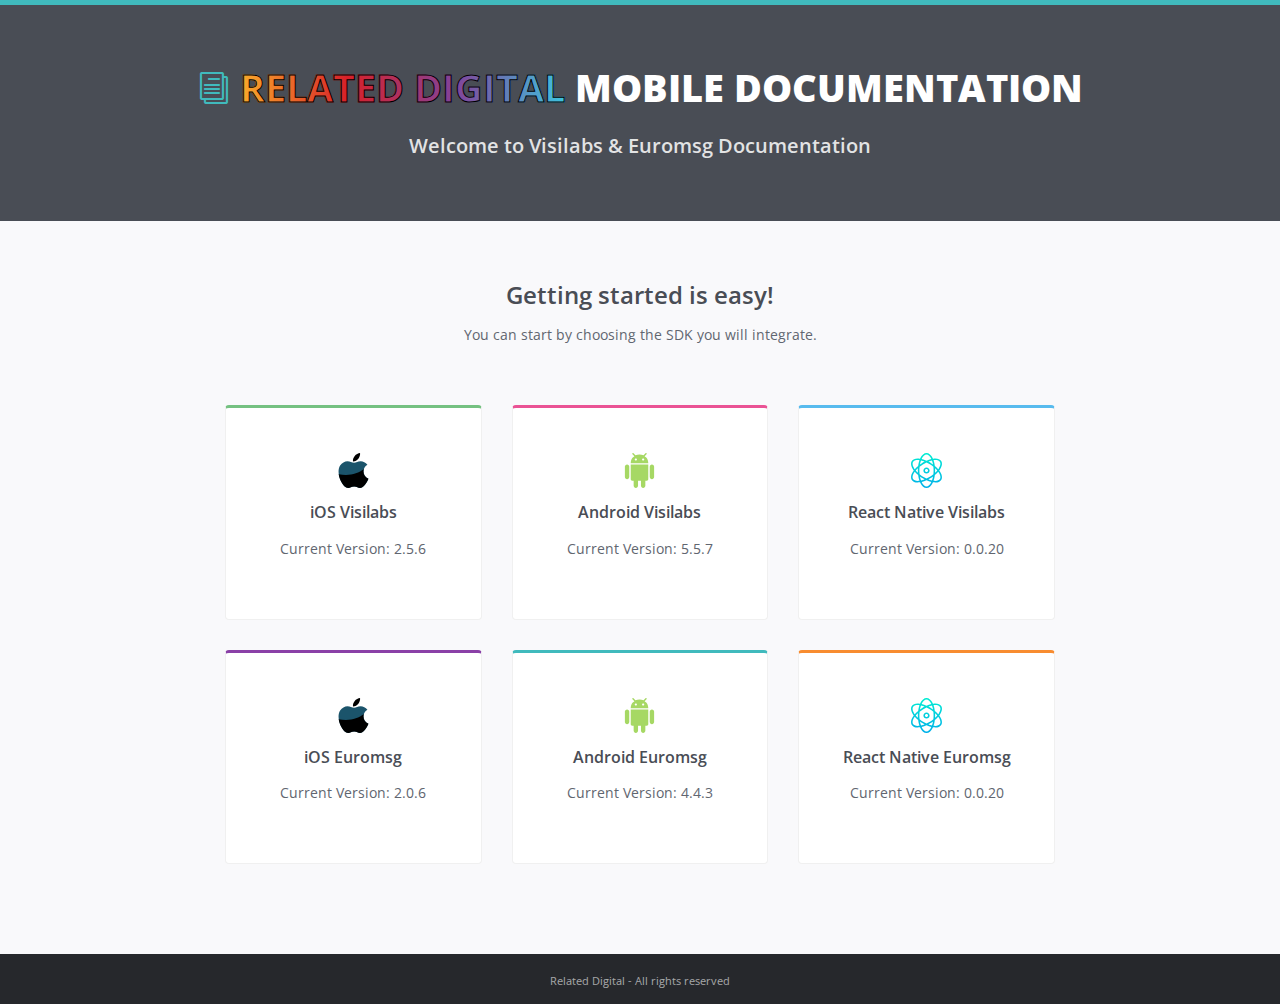
==== commit a9f084ca: "os logo fixed" ====
--- a/index.html
+++ b/index.html
@@ -77,7 +77,7 @@
                     <div class="item item-green col-lg-4 col-6">
                         <div class="item-inner">
                             <div class="icon-holder">
-                                <img src="https://www.flaticon.com/svg/vstatic/svg/270/270781.svg?token=exp=1620295182~hmac=9a38323abad71d624045fc2e73ba92cc" width="35"/>
+                                <img src="assets/images/ios-logo.svg" width="35"/>
                             </div><!--//icon-holder-->
                             <h3 class="title">iOS Visilabs</h3>
                             <p class="intro">Current Version: 2.5.6</p>
@@ -87,7 +87,7 @@
                     <div class="item item-pink item-2 col-lg-4 col-6">
                         <div class="item-inner">
                             <div class="icon-holder">
-                                <img src="https://www.flaticon.com/svg/vstatic/svg/226/226770.svg?token=exp=1620295090~hmac=bf9de49b39686f57292e21112e24feab" width="35" />
+                                <img src="assets/images/android-logo.svg" width="35" />
                             </div><!--//icon-holder-->
                             <h3 class="title">Android Visilabs</h3>
                             <p class="intro">Current Version: 5.5.7</p>
@@ -97,7 +97,7 @@
                     <div class="item item-blue col-lg-4 col-6">
                         <div class="item-inner">
                             <div class="icon-holder">
-                                <img src="https://www.flaticon.com/svg/vstatic/svg/1126/1126012.svg?token=exp=1620295125~hmac=24ca4fca417d1d2cb2a8eebb89286220" width="35" />
+                                <img src="assets/images/react-logo.svg" width="35" />
                             </div><!--//icon-holder-->
                             <h3 class="title">React Native Visilabs</h3>
                             <p class="intro">Current Version: 0.0.20</p>
@@ -107,7 +107,7 @@
                     <div class="item item-purple col-lg-4 col-6">
                         <div class="item-inner">
                             <div class="icon-holder">
-                                <img src="https://www.flaticon.com/svg/vstatic/svg/270/270781.svg?token=exp=1620295182~hmac=9a38323abad71d624045fc2e73ba92cc" width="35"/>
+                                <img src="assets/images/ios-logo.svg" width="35"/>
                             </div><!--//icon-holder-->
                             <h3 class="title">iOS Euromsg</h3>
                             <p class="intro">Current Version: 2.0.6</p>
@@ -117,7 +117,7 @@
                     <div class="item item-primary col-lg-4 col-6">
                         <div class="item-inner">
                             <div class="icon-holder">
-                                <img src="https://www.flaticon.com/svg/vstatic/svg/226/226770.svg?token=exp=1620295090~hmac=bf9de49b39686f57292e21112e24feab" width="35" />
+                                <img src="assets/images/android-logo.svg" width="35" />
                             </div><!--//icon-holder-->
                             <h3 class="title">Android Euromsg</h3>
                             <p class="intro">Current Version: 4.4.3</p>
@@ -127,7 +127,7 @@
                     <div class="item item-orange col-lg-4 col-6">
                         <div class="item-inner">
                             <div class="icon-holder">
-                                <img src="https://www.flaticon.com/svg/vstatic/svg/1126/1126012.svg?token=exp=1620295125~hmac=24ca4fca417d1d2cb2a8eebb89286220" width="35" />
+                                <img src="assets/images/react-logo.svg" width="35" />
                             </div><!--//icon-holder-->
                             <h3 class="title">React Native Euromsg</h3>
                             <p class="intro">Current Version: 0.0.20</p>
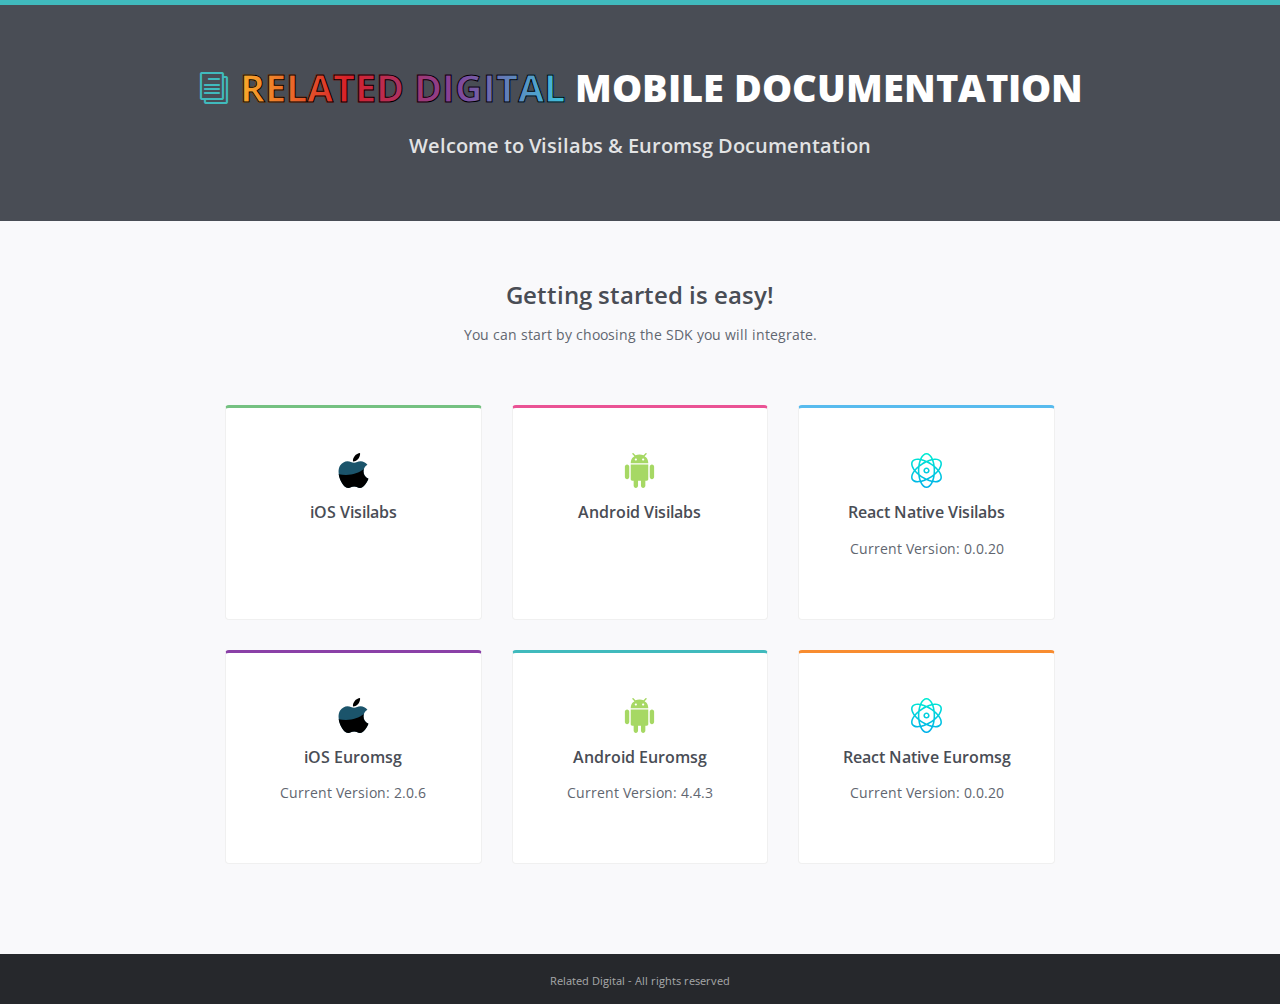
==== commit 640e31d6: "added sdk versions" ====
--- a/index.html
+++ b/index.html
@@ -7,7 +7,7 @@
     <meta http-equiv="X-UA-Compatible" content="IE=edge">
     <meta name="viewport" content="width=device-width, initial-scale=1.0">
     <meta name="description" content="">
-    <meta name="author" content="">    
+    <meta name="author" content="">
     <link rel="shortcut icon" href="favicon.ico">  
     <link href='https://fonts.googleapis.com/css?family=Open+Sans:300italic,400italic,600italic,700italic,800italic,400,300,600,700,800' rel='stylesheet' type='text/css'>
     <!-- FontAwesome JS -->
@@ -80,8 +80,8 @@
                                 <img src="assets/images/ios-logo.svg" width="35"/>
                             </div><!--//icon-holder-->
                             <h3 class="title">iOS Visilabs</h3>
-                            <p class="intro">Current Version: 2.5.6</p>
-                            <a class="link" href="ios-visilabs.html"><span></span></a>
+                            <p class="intro ios-vl"></p>
+                            <a class="link" href="ios-vl-setup.html"><span></span></a>
                         </div><!--//item-inner-->
                     </div><!--//item-->
                     <div class="item item-pink item-2 col-lg-4 col-6">
@@ -90,8 +90,8 @@
                                 <img src="assets/images/android-logo.svg" width="35" />
                             </div><!--//icon-holder-->
                             <h3 class="title">Android Visilabs</h3>
-                            <p class="intro">Current Version: 5.5.7</p>
-                            <a class="link" href="components.html"><span></span></a>
+                            <p class="intro and-vl"></p>
+                            <a class="link" href="android-vl-setup.html"><span></span></a>
                         </div><!--//item-inner-->
                     </div><!--//item-->
                     <div class="item item-blue col-lg-4 col-6">
@@ -110,7 +110,7 @@
                                 <img src="assets/images/ios-logo.svg" width="35"/>
                             </div><!--//icon-holder-->
                             <h3 class="title">iOS Euromsg</h3>
-                            <p class="intro">Current Version: 2.0.6</p>
+                            <p class="intro ios-em">Current Version: 2.0.6</p>
                             <a class="link" href="faqs.html"><span></span></a>
                         </div><!--//item-inner-->
                     </div><!--//item-->
@@ -120,7 +120,7 @@
                                 <img src="assets/images/android-logo.svg" width="35" />
                             </div><!--//icon-holder-->
                             <h3 class="title">Android Euromsg</h3>
-                            <p class="intro">Current Version: 4.4.3</p>
+                            <p class="intro and-em">Current Version: 4.4.3</p>
                             <a class="link" href="showcase.html"><span></span></a>
                         </div><!--//item-inner-->
                     </div><!--//item-->
--- a/assets/css/styles.css
+++ b/assets/css/styles.css
@@ -596,7 +596,7 @@
 }
 
 .callout-block {
-  padding: 30px;
+  padding: 10px;
   -webkit-border-radius: 4px;
   -moz-border-radius: 4px;
   -ms-border-radius: 4px;
@@ -618,11 +618,10 @@
 }
 
 .callout-block .icon-holder {
-  font-size: 30px;
-  position: absolute;
-  left: 30px;
-  top: 30px;
-  color: rgba(0, 0, 0, 0.25);
+  font-size: 18px;
+    position: absolute;
+    left: 30px;
+    color: rgba(0, 0, 0, 0.5);
 }
 
 .callout-block .content {
@@ -1029,6 +1028,38 @@
   color: #8A40A7;
 }
 
+.doc-menu .nav-link.other-page {
+  color: #000 !important;
+  border: 1px solid green !important;
+  border-radius: 10px !important;
+}
+
+.doc-menu .nav-link.other-page:hover {
+  color: #fff !important;
+  border-radius: 10px !important;
+  background-color: green !important;
+}
+
+table td {
+  padding: 6px 13px !important;
+  border: 1px solid #3b434b !important;
+}
+
+table {
+  display: block !important;
+  width: 100% !important;
+  width: -webkit-max-content !important;
+  width: -moz-max-content !important;
+  width: max-content !important;
+  max-width: 100% !important;
+  overflow: auto !important;
+}
+
+table th {
+  text-align: center !important;
+  padding: 6px 13px !important;
+  border: 1px solid #3b434b !important;
+}
 /*
 .affix-top {
   position: absolute;
